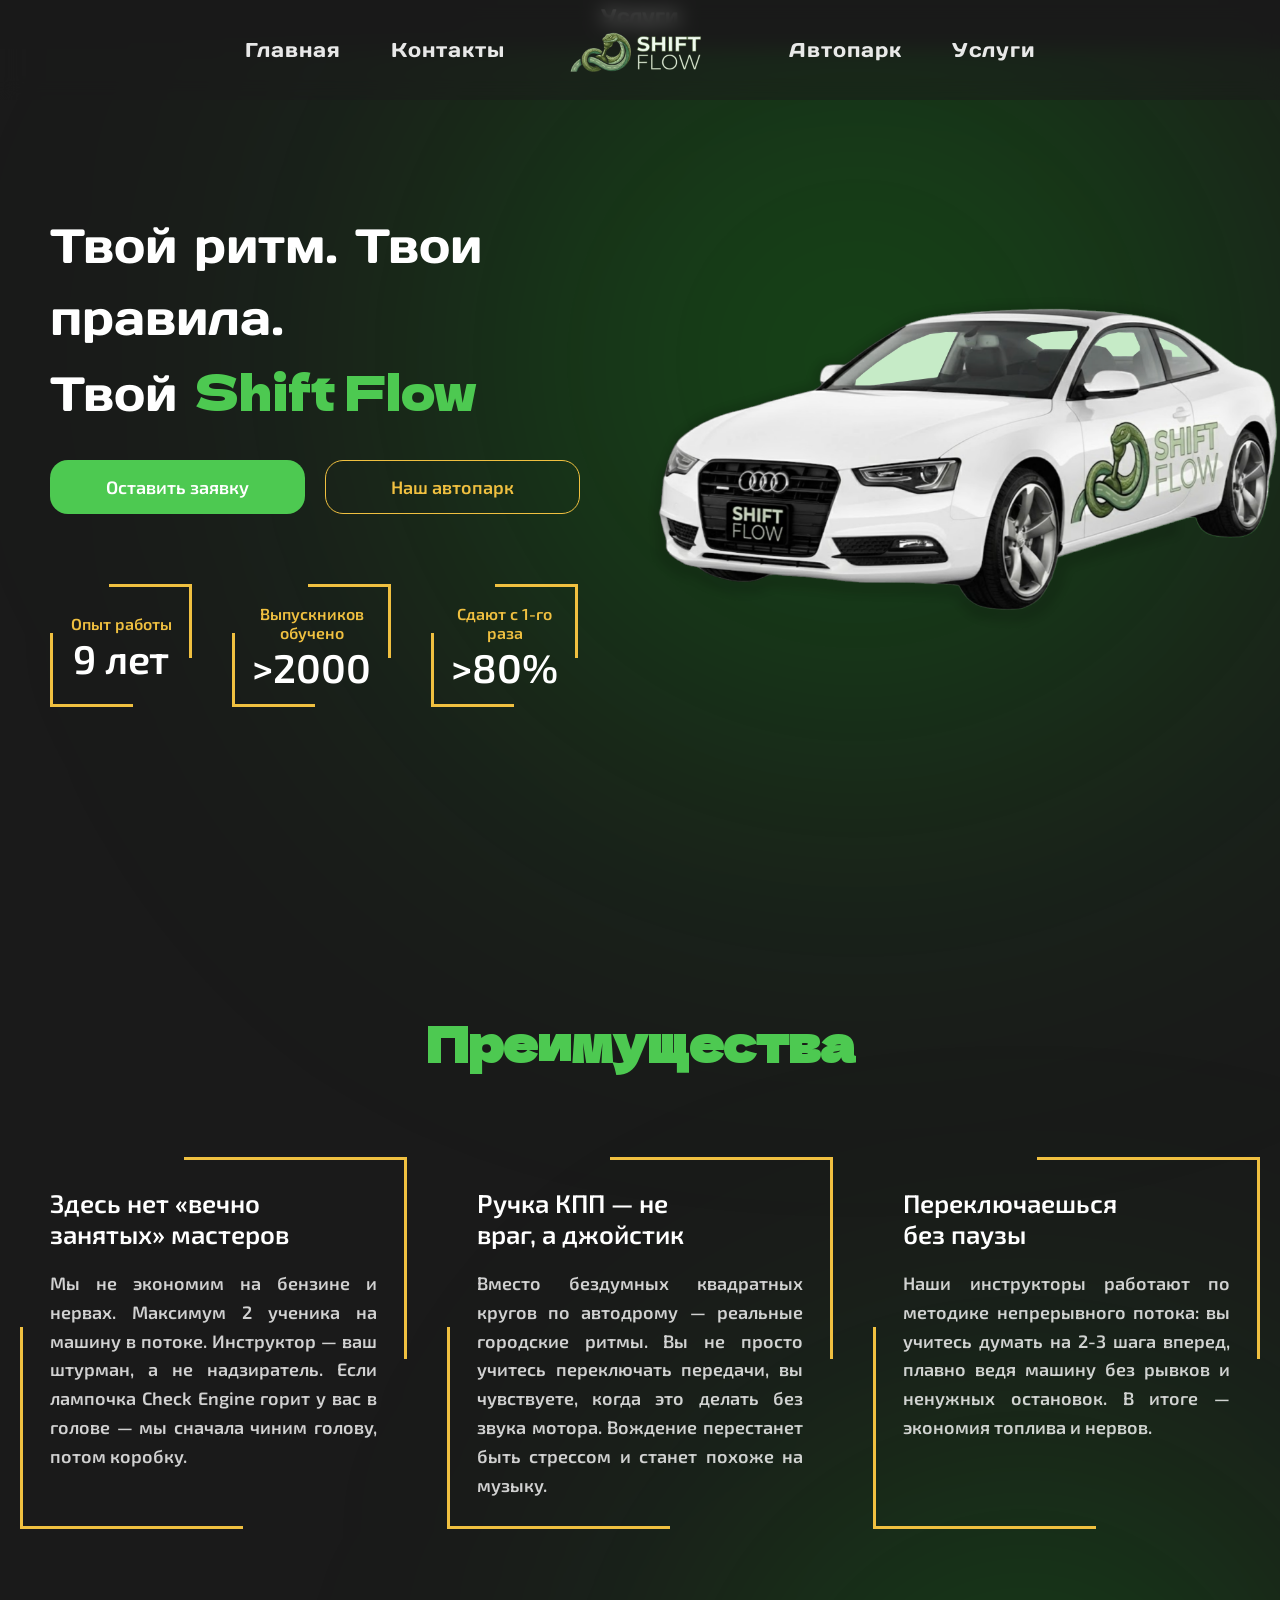
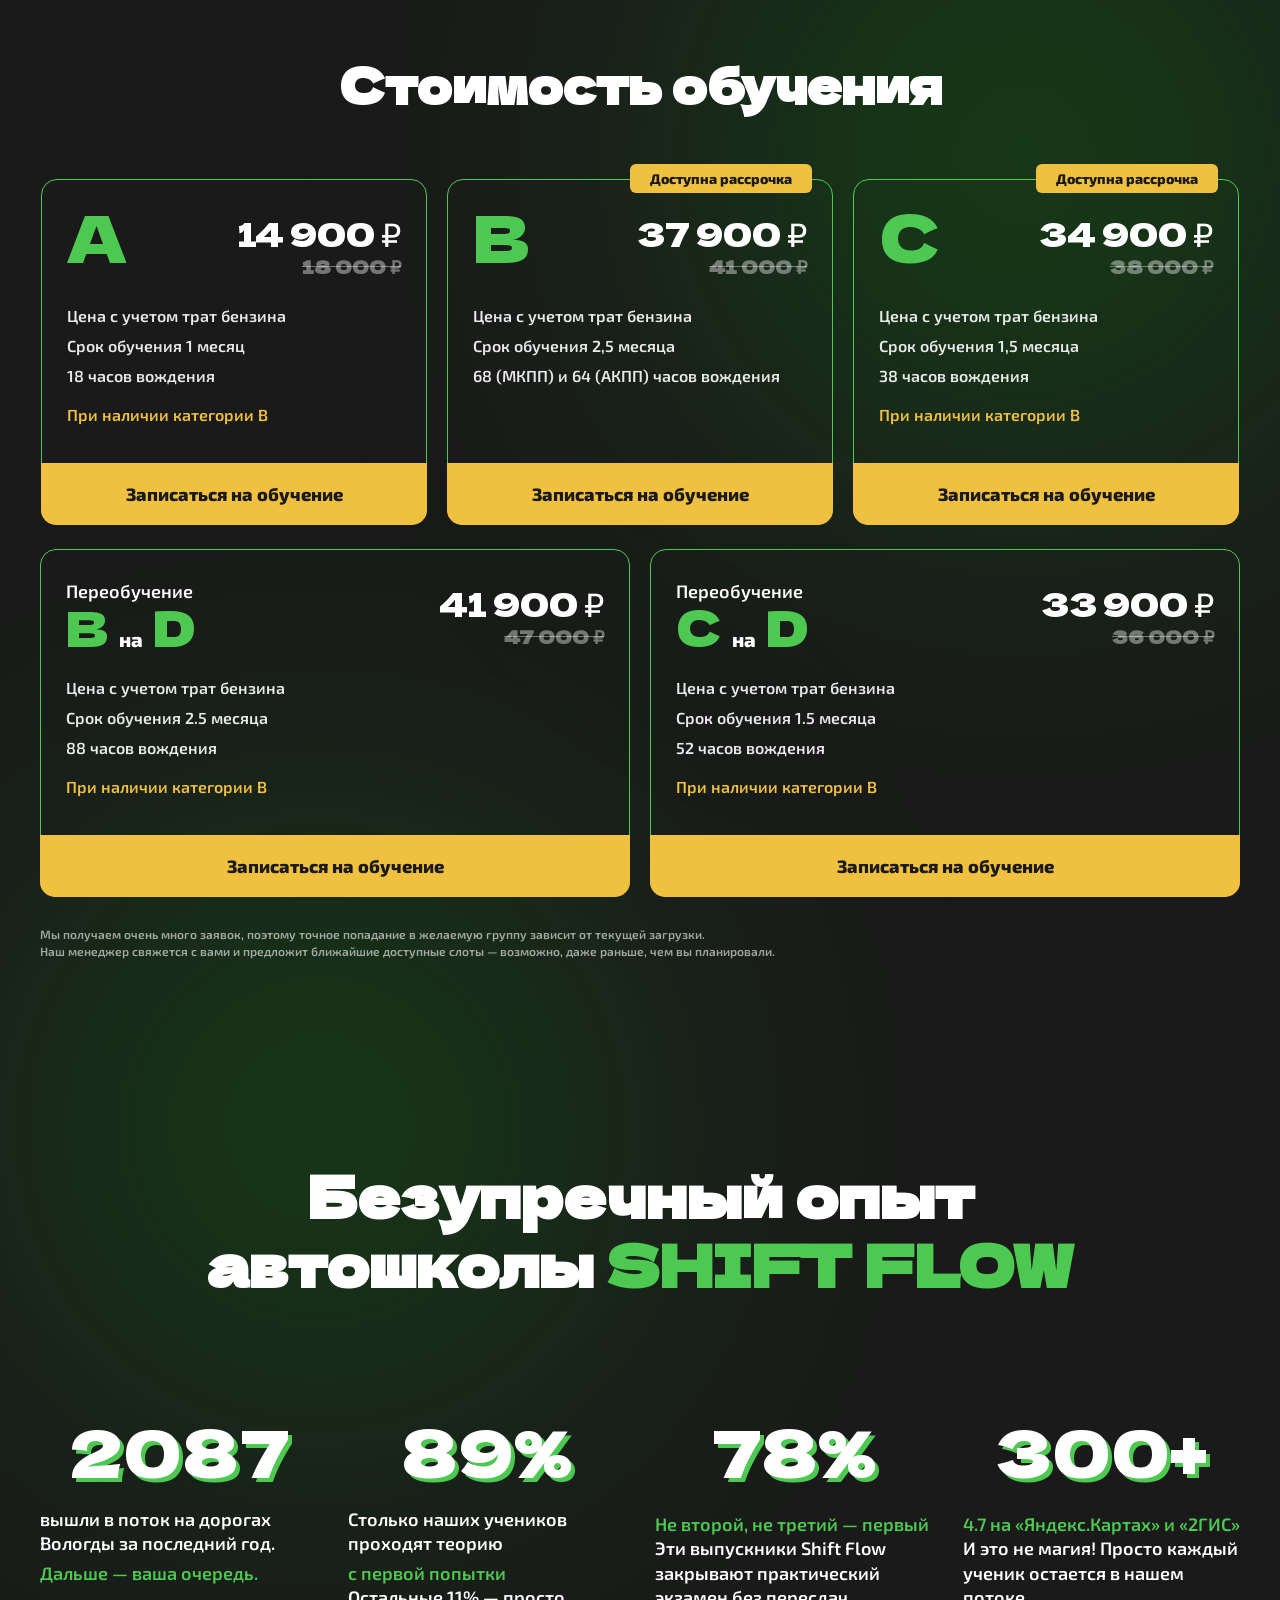
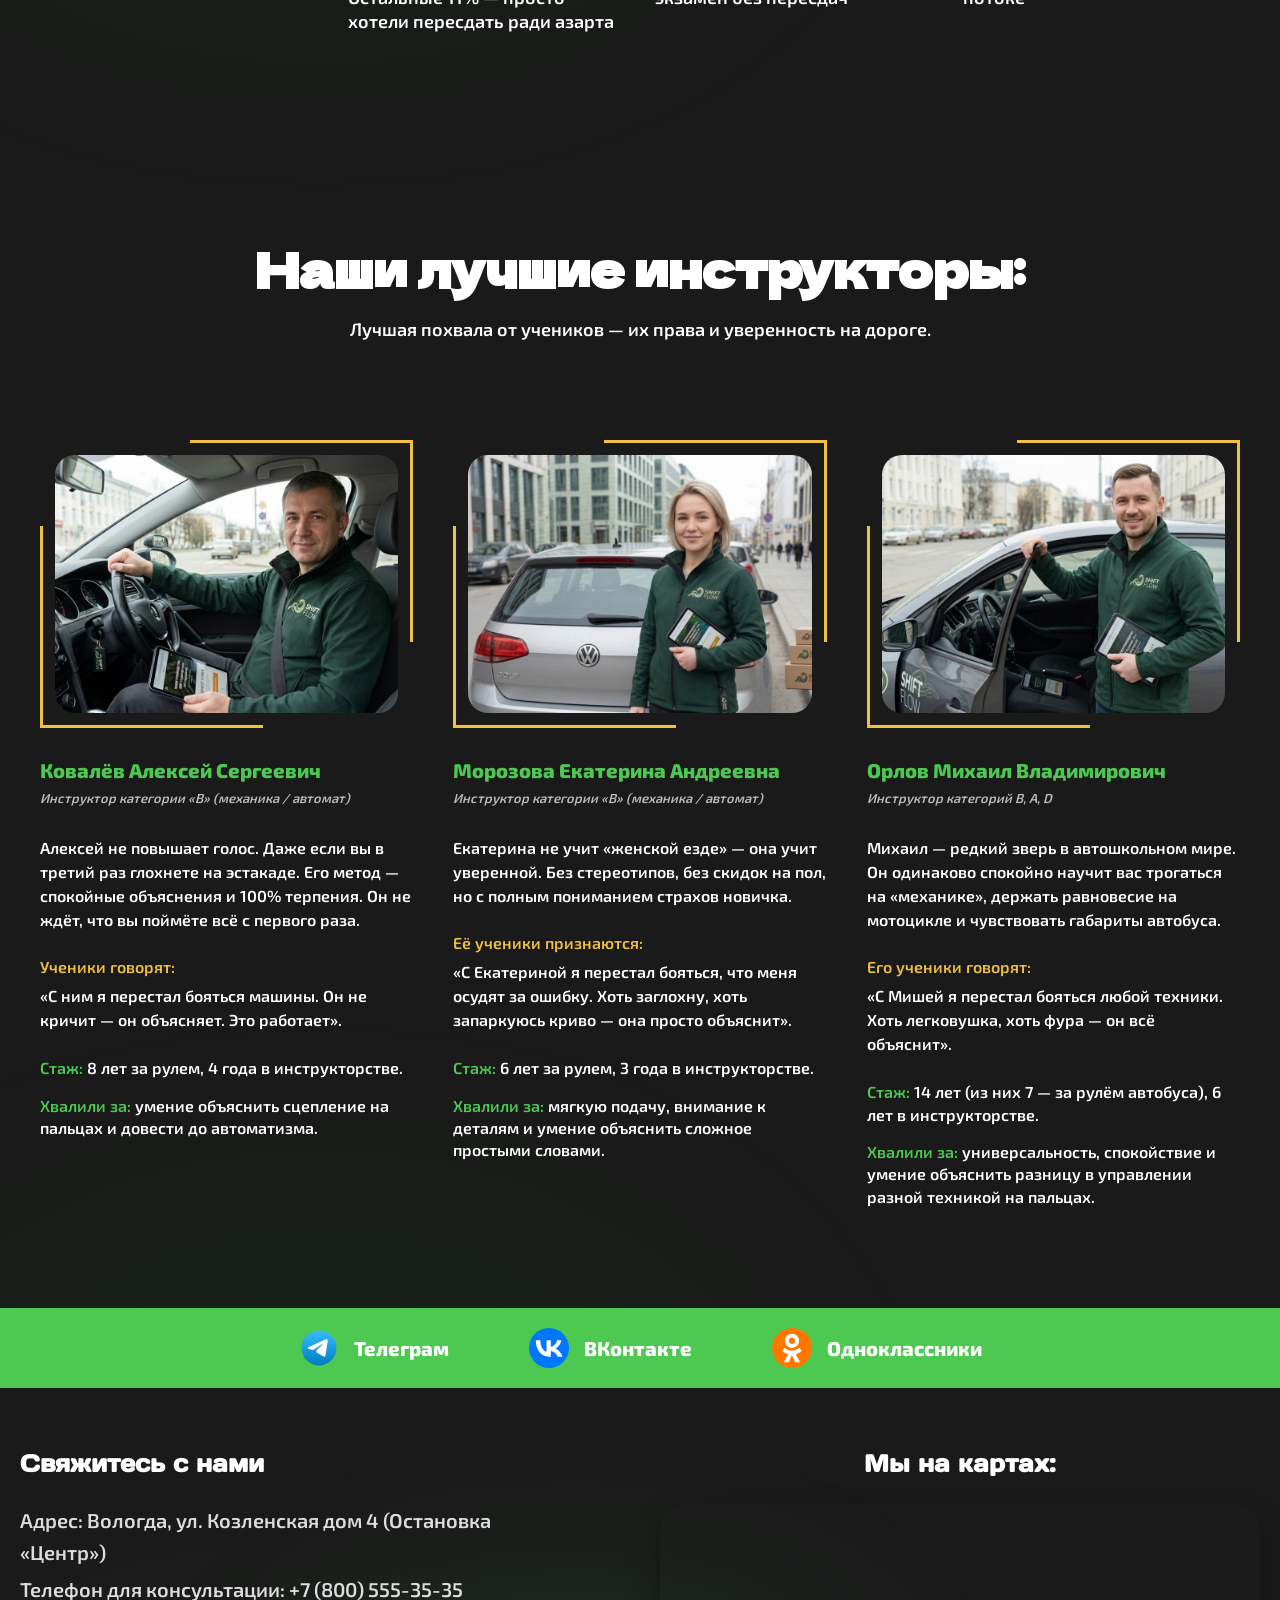
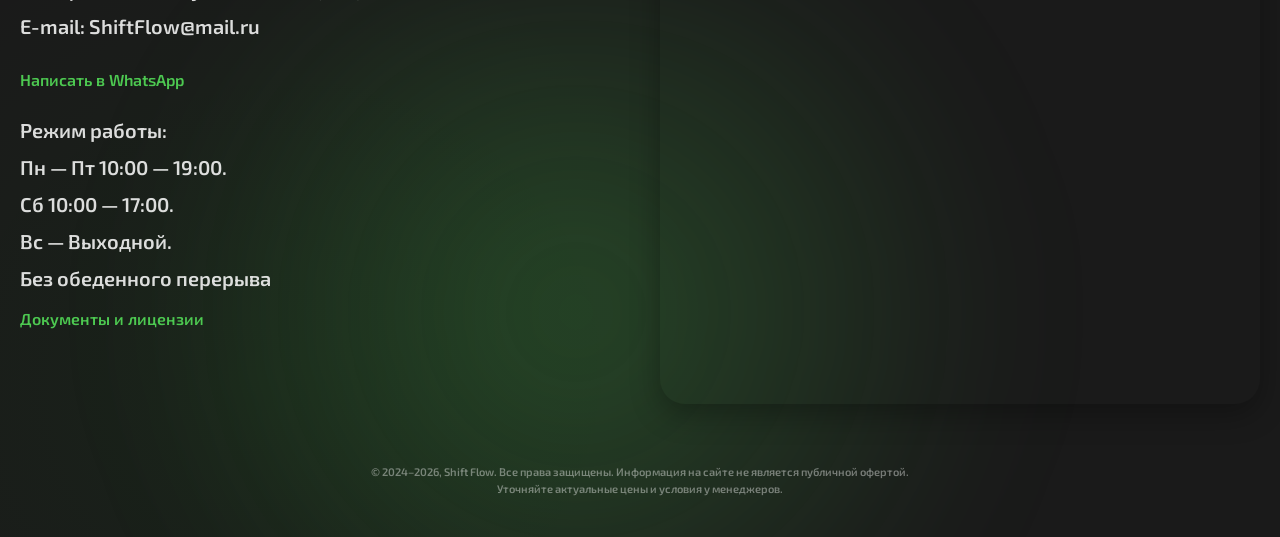
==== index.html @ fd3c5251 "Add files via upload" ====
<!DOCTYPE html>
<html lang="ru">
<head>
  <meta charset="UTF-8" />
  <meta name="viewport" content="width=device-width, initial-scale=1.0, viewport-fit=cover" />
  <title>Главная страница - Shift Flow</title>
  <link rel="stylesheet" href="./Css/style.css" />
  <link rel="icon" href="./images/car-icon.svg" type="image/x-icon" />
</head>
<body>
  <!-- декоративные свечения -->
  <div class="glow-effect-right-bottom"></div>
  <div class="glow-effect-right-bottom-1"></div>
  <div class="glow-effect-left-bottom"></div>
  <div class="glow-effect-left-bottom-1"></div>

  <!-- Шапка (как в general.html) -->
  <header class="header">
    <div class="container">
      <nav class="nav-left desktop-nav">
        <a href="./index.html">Главная</a>
        <a href="#contact">Контакты</a>
      </nav>
      <div class="logo">
        <a href="./index.html"><img src="./images/logotip.png" alt="Shift Flow" /></a>
      </div>
      <nav class="nav-right desktop-nav">
        <a href="./general.html#carpark">Автопарк</a>
        <a href="./general.html#services">Услуги</a>   <!-- исправлено: servicesl → services -->
      </nav>
      <button class="burger-btn" id="burgerBtn">Меню</button>
    </div>
  </header>

  <!-- Мобильное меню (такое же, как в general) -->
  <div class="mobile-nav" id="mobileNav">
    <a href="./index.html">Главная</a>
    <a href="#contact">Контакты</a>
    <a href="./general.html#carpark">Автопарк</a>
    <a href="./general.html#services">Услуги</a>
  </div>

  <!-- Баннер -->
  <section class="banner">
    <div class="banner-container">
      <div class="banner-content">
        <h1 class="banner-title">
          Твой ритм. Твои правила.<br />
          Твой <span class="highlight">Shift Flow</span>
        </h1>
        <div class="banner-buttons">
          <a href="#" class="btn btn-primary btn-open-modal">Оставить заявку</a>
          <a href="./general.html#carpark" class="btn btn-secondary">Наш автопарк</a>
        </div>
        <div class="counters">
          <div class="counter-item">
            <div class="counter-label">Опыт работы</div>
            <div class="counter-value">9 лет</div>
          </div>
          <div class="counter-item">
            <div class="counter-label">Выпускников<br />обучено</div>
            <div class="counter-value">>2000</div>
          </div>
          <div class="counter-item">
            <div class="counter-label">Сдают с 1-го<br />раза</div>
            <div class="counter-value">>80%</div>
          </div>
        </div>
      </div>
      <div class="banner-image-wrapper">
        <img src="./images/Car-banner.png" alt="Белая Audi A5 Drift Flow" class="banner-car" />
      </div>
    </div>
  </section>

  <!-- Преимущества -->
  <section class="advantages">
    <div class="container advantages-container">
      <h2 class="advantages-main-title">Преимущества</h2>
      <div class="advantages-grid">
        <div class="advantage-card">
          <h3 class="advantage-title">Здесь нет «вечно<br />занятых» мастеров</h3>
          <p class="advantage-text">Мы не экономим на бензине и нервах. Максимум 2 ученика на машину в потоке. Инструктор — ваш штурман, а не надзиратель. Если лампочка Check Engine горит у вас в голове — мы сначала чиним голову, потом коробку.</p>
        </div>
        <div class="advantage-card">
          <h3 class="advantage-title">Ручка КПП — не<br />враг, а джойстик</h3>
          <p class="advantage-text">Вместо бездумных квадратных кругов по автодрому — реальные городские ритмы. Вы не просто учитесь переключать передачи, вы чувствуете, когда это делать без звука мотора. Вождение перестанет быть стрессом и станет похоже на музыку.</p>
        </div>
        <div class="advantage-card">
          <h3 class="advantage-title">Переключаешься<br />без паузы</h3>
          <p class="advantage-text">Наши инструкторы работают по методике непрерывного потока: вы учитесь думать на 2-3 шага вперед, плавно ведя машину без рывков и ненужных остановок. В итоге — экономия топлива и нервов.</p>
        </div>
      </div>
    </div>
  </section>

  <!-- Стоимость обучения -->
  <section class="pricing-section">
    <h2 class="main-title">Стоимость обучения</h2>
    <div class="pricing-wrapper">
      <div class="pricing-row top-row">
        <div class="card">
          <div class="card-content">
            <div class="header-row">
              <span class="category-letter">A</span>
              <div class="price-block">
                <div class="current-price">14 900 ₽</div>
                <div class="old-price">18 000 ₽</div>
              </div>
            </div>
            <ul class="features">
              <li>Цена с учетом трат бензина</li>
              <li>Срок обучения 1 месяц</li>
              <li>18 часов вождения</li>
              <li class="highlight">При наличии категории B</li>
            </ul>
          </div>
          <button class="btn-card btn-open-modal">Записаться на обучение</button>
        </div>
        <div class="card">
          <div class="badge">Доступна рассрочка</div>
          <div class="card-content">
            <div class="header-row">
              <span class="category-letter">B</span>
              <div class="price-block">
                <div class="current-price">37 900 ₽</div>
                <div class="old-price">41 000 ₽</div>
              </div>
            </div>
            <ul class="features">
              <li>Цена с учетом трат бензина</li>
              <li>Срок обучения 2,5 месяца</li>
              <li>68 (МКПП) и 64 (АКПП) часов вождения</li>
            </ul>
          </div>
          <button class="btn-card btn-open-modal">Записаться на обучение</button>
        </div>
        <div class="card">
          <div class="badge">Доступна рассрочка</div>
          <div class="card-content">
            <div class="header-row">
              <span class="category-letter">C</span>
              <div class="price-block">
                <div class="current-price">34 900 ₽</div>
                <div class="old-price">38 000 ₽</div>
              </div>
            </div>
            <ul class="features">
              <li>Цена с учетом трат бензина</li>
              <li>Срок обучения 1,5 месяца</li>
              <li>38 часов вождения</li>
              <li class="highlight">При наличии категории B</li>
            </ul>
          </div>
          <button class="btn-card btn-open-modal">Записаться на обучение</button>
        </div>
      </div>
      <div class="pricing-row bottom-row">
        <div class="card wide-card">
          <div class="card-content">
            <div class="header-row">
              <div class="retraining-title">
                <span class="retraining-label">Переобучение</span>
                <div class="retraining-letters">
                  <span class="category-letter">B</span>
                  <span class="retraining-mid">на</span>
                  <span class="category-letter">D</span>
                </div>
              </div>
              <div class="price-block">
                <div class="current-price">41 900 ₽</div>
                <div class="old-price">47 000 ₽</div>
              </div>
            </div>
            <ul class="features">
              <li>Цена с учетом трат бензина</li>
              <li>Срок обучения 2.5 месяца</li>
              <li>88 часов вождения</li>
              <li class="highlight">При наличии категории B</li>
            </ul>
          </div>
          <button class="btn-card btn-open-modal">Записаться на обучение</button>
        </div>
        <div class="card wide-card">
          <div class="card-content">
            <div class="header-row">
              <div class="retraining-title">
                <span class="retraining-label">Переобучение</span>
                <div class="retraining-letters">
                  <span class="category-letter">C</span>
                  <span class="retraining-mid">на</span>
                  <span class="category-letter">D</span>
                </div>
              </div>
              <div class="price-block">
                <div class="current-price">33 900 ₽</div>
                <div class="old-price">36 000 ₽</div>
              </div>
            </div>
            <ul class="features">
              <li>Цена с учетом трат бензина</li>
              <li>Срок обучения 1.5 месяца</li>
              <li>52 часов вождения</li>
              <li class="highlight">При наличии категории B</li>
            </ul>
          </div>
          <button class="btn-card btn-open-modal">Записаться на обучение</button>
        </div>
      </div>
      <p class="pricing-footnote">Мы получаем очень много заявок, поэтому точное попадание в желаемую группу зависит от текущей загрузки.<br />Наш менеджер свяжется с вами и предложит ближайшие доступные слоты — возможно, даже раньше, чем вы планировали.</p>
    </div>
  </section>

  <!-- Блок безупречного опыта -->
  <section class="stats-section">
    <div class="container stats-container">
      <h2 class="stats-main-title">Безупречный опыт<br />автошколы <span class="highlight">SHIFT FLOW</span></h2>
      <div class="stats-grid">
        <div class="stat-item">
          <div class="stat-number" data-text="2087">2087</div>
          <p class="stat-description">вышли в поток на дорогах Вологды за последний год. <span class="green-text">Дальше — ваша очередь.</span></p>
        </div>
        <div class="stat-item">
          <div class="stat-number" data-text="89%">89%</div>
          <p class="stat-description">Столько наших учеников проходят теорию <span class="green-text">с первой попытки</span> Остальные 11% — просто хотели пересдать ради азарта</p>
        </div>
        <div class="stat-item">
          <div class="stat-number" data-text="78%">78%</div>
          <p class="stat-description"><span class="green-text">Не второй, не третий — первый</span> Эти выпускники Shift Flow закрывают практический экзамен без пересдач</p>
        </div>
        <div class="stat-item">
          <div class="stat-number" data-text="300+">300+</div>
          <p class="stat-description"><span class="green-text">4.7 на «Яндекс.Картах» и «2ГИС»</span> И это не магия! Просто каждый ученик остается в нашем потоке</p>
        </div>
      </div>
    </div>
  </section>

  <!-- Блок инструкторов -->
  <section class="instructors-section">
    <div class="container instructors-container">
      <div class="instructors-header">
        <h2 class="main-title">Наши лучшие инструкторы:</h2>
        <p class="instructors-subtitle">Лучшая похвала от учеников — их права и уверенность на дороге.</p>
      </div>
      <div class="instructors-grid" id="instructorsGrid">
        <div class="instructor-card">
          <div class="instructor-image-wrapper">
            <img src="./images/Kovalev-instructor.png" alt="Ковалёв Алексей Сергеевич">
          </div>
          <div class="instructor-info">
            <h3 class="instructor-name">Ковалёв Алексей Сергеевич</h3>
            <p class="instructor-category">Инструктор категории «В» (механика / автомат)</p>
            <p class="instructor-desc">Алексей не повышает голос. Даже если вы в третий раз глохнете на эстакаде. Его метод — спокойные объяснения и 100% терпения. Он не ждёт, что вы поймёте всё с первого раза.</p>
            <p class="instructor-feedback-title">Ученики говорят:</p>
            <p class="instructor-quote">«С ним я перестал бояться машины. Он не кричит — он объясняет. Это работает».</p>
            <div class="instructor-stats">
              <p><span class="green-text">Стаж:</span> 8 лет за рулем, 4 года в инструкторстве.</p>
              <p><span class="green-text">Хвалили за:</span> умение объяснить сцепление на пальцах и довести до автоматизма.</p>
            </div>
          </div>
        </div>
        <div class="instructor-card">
          <div class="instructor-image-wrapper">
            <img src="./images/Morozova-instructor.png" alt="Морозова Екатерина Андреевна">
          </div>
          <div class="instructor-info">
            <h3 class="instructor-name">Морозова Екатерина Андреевна</h3>
            <p class="instructor-category">Инструктор категории «В» (механика / автомат)</p>
            <p class="instructor-desc">Екатерина не учит «женской езде» — она учит уверенной. Без стереотипов, без скидок на пол, но с полным пониманием страхов новичка.</p>
            <p class="instructor-feedback-title">Её ученики признаются:</p>
            <p class="instructor-quote">«С Екатериной я перестал бояться, что меня осудят за ошибку. Хоть заглохну, хоть запаркуюсь криво — она просто объяснит».</p>
            <div class="instructor-stats">
              <p><span class="green-text">Стаж:</span> 6 лет за рулем, 3 года в инструкторстве.</p>
              <p><span class="green-text">Хвалили за:</span> мягкую подачу, внимание к деталям и умение объяснить сложное простыми словами.</p>
            </div>
          </div>
        </div>
        <div class="instructor-card" id="thirdInstructorCard">
          <div class="instructor-image-wrapper">
            <img src="./images/Orlov-instructor.png" alt="Орлов Михаил Владимирович">
          </div>
          <div class="instructor-info">
            <h3 class="instructor-name">Орлов Михаил Владимирович</h3>
            <p class="instructor-category">Инструктор категорий B, A, D</p>
            <p class="instructor-desc">Михаил — редкий зверь в автошкольном мире. Он одинаково спокойно научит вас трогаться на «механике», держать равновесие на мотоцикле и чувствовать габариты автобуса.</p>
            <p class="instructor-feedback-title">Его ученики говорят:</p>
            <p class="instructor-quote">«С Мишей я перестал бояться любой техники. Хоть легковушка, хоть фура — он всё объяснит».</p>
            <div class="instructor-stats">
              <p><span class="green-text">Стаж:</span> 14 лет (из них 7 — за рулём автобуса), 6 лет в инструкторстве.</p>
              <p><span class="green-text">Хвалили за:</span> универсальность, спокойствие и умение объяснить разницу в управлении разной техникой на пальцах.</p>
            </div>
          </div>
        </div>
      </div>
      <div style="text-align: center;" id="loadMoreWrapper">
        <button class="btn-load-more" id="loadMoreBtn">Загрузить еще</button>
      </div>
    </div>
  </section>

  <!-- Модальное окно -->
  <div class="modal-overlay" id="enrollModal">
    <div class="modal-box" id="modalFormBox">
      <button class="modal-close-btn" id="closeFormBtn">
        <svg width="24" height="24" viewBox="0 0 24 24" fill="none" xmlns="http://www.w3.org/2000/svg">
          <path d="M18 6L6 18M6 6L18 18" stroke="var(--amber-color)" stroke-width="3" stroke-linecap="round" stroke-linejoin="round"/>
        </svg>
      </button>
      <h3 class="modal-title">Записаться на обучение</h3>
      <form id="enrollmentForm" novalidate>
        <input type="text" class="modal-input" placeholder="*Ваше ФИО" required>
        <input type="tel" id="phoneInput" class="modal-input" placeholder="*Ваш номер телефона" required>
        <div class="select-wrapper">
          <select class="modal-input custom-select" required>
            <option value="" disabled selected hidden>*Категория обучения</option>
            <option value="A">A</option>
            <option value="B">B</option>
            <option value="D">D</option>
            <option value="B на C">B на C</option>
            <option value="C на D">C на D</option>
          </select>
        </div>
        <input type="text" class="modal-input" placeholder="*Когда готовы приступить к обучению?" required>
        <p class="modal-note">То что помечено * обязательно к заполнению</p>
        <div class="modal-footer">
          <label class="modal-checkbox-label">
            <input type="checkbox" id="policyCheckbox" required>
            <span class="custom-checkbox" id="customCheckmark"></span>
            <span class="checkbox-text">Я согласен(на) на обработку<br>персональных данных</span>
          </label>
          <button type="submit" class="modal-submit-btn">Отправить</button>
        </div>
      </form>
    </div>
    <div class="modal-box" id="modalSuccessBox" style="display: none;">
      <h3 class="modal-title">Благодарим за запись!</h3>
      <p class="modal-success-text">Наш менеджер свяжется с вами<br>в течение 30 минут.<br>Если через это время звонок не<br>поступит напишите нам в<br>телеграм - <a href="https://t.me/shiftflow" target="_blank" class="modal-link">t.me/shiftflow</a> или<br>позвоните на номер<br><a href="tel:+88005553535" class="modal-link">+8(800)555-35-35</a></p>
      <div class="modal-success-footer">
        <button class="modal-submit-btn" id="closeSuccessBtn">Закрыть</button>
      </div>
    </div>
  </div>

  <!-- Подвал -->
  <footer class="footer-section">
    <div class="glow-effect-footer"></div>
    <div class="footer-socials">
      <div class="container socials-container">
        <a href="#" class="social-link">
          <img src="./images/telegram-logo.svg" alt="Телеграм" class="social-icon">
          <span>Телеграм</span>
        </a>
        <a href="#" class="social-link">
          <img src="./images/vk-logo.svg" alt="ВКонтакте" class="social-icon">
          <span>ВКонтакте</span>
        </a>
        <a href="#" class="social-link">
          <img src="./images/ok-logo.svg" alt="Одноклассники" class="social-icon">
          <span>Одноклассники</span>
        </a>
      </div>
    </div>
    <div class="footer-main">
      <div class="container footer-container">
        <div class="footer-contacts" id="contact">
          <h3 class="footer-title">Свяжитесь с нами</h3>
          <div class="contact-info">
            <p>Адрес: Вологда, ул. Козленская дом 4 (Остановка «Центр»)</p>
            <p>Телефон для консультации: +7 (800) 555-35-35</p>
            <p>E-mail: ShiftFlow@mail.ru</p>
          </div>
          <a href="https://www.whatsapp.com/" class="footer-link-green">Написать в WhatsApp</a>
          <div class="schedule-info">
            <p>Режим работы:</p>
            <p>Пн — Пт 10:00 — 19:00.</p>
            <p>Сб 10:00 — 17:00.</p>
            <p>Вс — Выходной.</p>
            <p>Без обеденного перерыва</p>
          </div>
          <a href="#" class="footer-link-green">Документы и лицензии</a>
        </div>
        <div class="footer-map-section">
          <h3 class="footer-title map-title">Мы на картах:</h3>
          <div class="map-wrapper">
            <iframe 
              src="https://yandex.ru/map-widget/v1/?ll=39.884501%2C59.219808&mode=search&ol=geo&ouri=ymapsbm1%3A%2F%2Fgeo%3Fdata%3DCgg1MzE0NzM5MRJK0KDQvtGB0YHQuNGPLCDQktC-0LvQvtCz0LTQsCwg0JrQvtC30LvQtdC90YHQutCw0Y8g0YPQu9C40YbQsCwgNNC60JIiCg2cajpCFVw3X0I%2C&z=17" 
              width="100%" 
              height="100%" 
              frameborder="0" 
              allowfullscreen="true" 
              style="position:relative;">
            </iframe>
          </div>
        </div>
      </div>
      <div class="container footer-bottom-container">
        <p class="footer-copyright">
          © 2024–2026, Shift Flow. Все права защищены. Информация на сайте не является публичной офертой.<br>
          Уточняйте актуальные цены и условия у менеджеров.
        </p>
      </div>
    </div>
  </footer>

  <script>
    document.addEventListener('DOMContentLoaded', () => {
      // ========== БУРГЕР-МЕНЮ ==========
      const burgerBtn = document.getElementById('burgerBtn');
      const mobileNav = document.getElementById('mobileNav');
      const body = document.body;
      if (burgerBtn && mobileNav) {
        burgerBtn.addEventListener('click', (e) => {
          e.stopPropagation();
          mobileNav.classList.toggle('open');
          burgerBtn.classList.toggle('active');
          body.classList.toggle('menu-open');
          burgerBtn.textContent = mobileNav.classList.contains('open') ? '✕' : 'Меню';
        });
        const navLinks = mobileNav.querySelectorAll('a');
        navLinks.forEach(link => {
          link.addEventListener('click', () => {
            mobileNav.classList.remove('open');
            burgerBtn.classList.remove('active');
            body.classList.remove('menu-open');
            burgerBtn.textContent = 'Меню';
          });
        });
        document.addEventListener('click', (e) => {
          if (mobileNav.classList.contains('open') && 
              !mobileNav.contains(e.target) && 
              !burgerBtn.contains(e.target)) {
            mobileNav.classList.remove('open');
            burgerBtn.classList.remove('active');
            body.classList.remove('menu-open');
            burgerBtn.textContent = 'Меню';
          }
        });
      }

      // ========== МОДАЛЬНОЕ ОКНО ==========
      const modalOverlay = document.getElementById('enrollModal');
      const modalFormBox = document.getElementById('modalFormBox');
      const modalSuccessBox = document.getElementById('modalSuccessBox');
      const form = document.getElementById('enrollmentForm');
      const openButtons = document.querySelectorAll('.btn-open-modal');
      const closeFormBtn = document.getElementById('closeFormBtn');
      const closeSuccessBtn = document.getElementById('closeSuccessBtn');
      const phoneInput = document.getElementById('phoneInput');
      const policyCheckbox = document.getElementById('policyCheckbox');
      const customCheckmark = document.getElementById('customCheckmark');

      if (phoneInput) {
        phoneInput.addEventListener('input', function (e) {
          let val = e.target.value.replace(/\D/g, '');
          if (val === '') {
            e.target.value = '';
            return;
          }
          if (val[0] === '7' || val[0] === '8') val = '7' + val.substring(1);
          else val = '7' + val;
          e.target.value = '+' + val.substring(0, 11);
        });
        phoneInput.addEventListener('focus', function (e) {
          if (e.target.value === '') e.target.value = '+7';
        });
      }

      if (policyCheckbox && customCheckmark) {
        policyCheckbox.addEventListener('change', () => {
          if (policyCheckbox.checked) customCheckmark.classList.remove('error-checkbox');
        });
      }

      openButtons.forEach(btn => {
        btn.addEventListener('click', (e) => {
          e.preventDefault();
          modalOverlay.classList.add('active');
          modalFormBox.style.display = 'block';
          modalSuccessBox.style.display = 'none';
        });
      });

      if (closeFormBtn) closeFormBtn.addEventListener('click', () => modalOverlay.classList.remove('active'));
      if (closeSuccessBtn) closeSuccessBtn.addEventListener('click', () => modalOverlay.classList.remove('active'));
      if (modalOverlay) {
        modalOverlay.addEventListener('click', (e) => {
          if (e.target === modalOverlay) modalOverlay.classList.remove('active');
        });
      }

      if (form) {
        form.addEventListener('submit', (e) => {
          e.preventDefault();
          let isValid = true;
          if (policyCheckbox && !policyCheckbox.checked) {
            if (customCheckmark) customCheckmark.classList.add('error-checkbox');
            isValid = false;
          }
          if (phoneInput && phoneInput.value.length < 12) {
            phoneInput.style.borderColor = 'red';
            isValid = false;
          } else if (phoneInput) {
            phoneInput.style.borderColor = '';
          }
          if (isValid) {
            modalFormBox.style.display = 'none';
            modalSuccessBox.style.display = 'block';
            form.reset();
            if (customCheckmark) customCheckmark.classList.remove('error-checkbox');
            if (phoneInput) phoneInput.style.borderColor = '';
          }
        });
      }

      // ========== ЛОГИКА ТРЕТЬЕГО ИНСТРУКТОРА ==========
      const thirdCard = document.getElementById('thirdInstructorCard');
      const loadMoreBtn = document.getElementById('loadMoreBtn');
      const loadMoreWrapper = document.getElementById('loadMoreWrapper');

      function updateInstructorVisibility() {
        const isMobile = window.innerWidth <= 768;
        if (isMobile) {
          if (thirdCard && !thirdCard.classList.contains('hidden-on-mobile')) {
            thirdCard.classList.add('hidden-on-mobile');
          }
          if (loadMoreWrapper) loadMoreWrapper.style.display = 'block';
        } else {
          if (thirdCard && thirdCard.classList.contains('hidden-on-mobile')) {
            thirdCard.classList.remove('hidden-on-mobile');
          }
          if (loadMoreWrapper) loadMoreWrapper.style.display = 'none';
        }
      }

      updateInstructorVisibility();
      window.addEventListener('resize', updateInstructorVisibility);

      if (loadMoreBtn && thirdCard) {
        loadMoreBtn.addEventListener('click', (e) => {
          e.preventDefault();
          thirdCard.classList.remove('hidden-on-mobile');
          if (loadMoreWrapper) loadMoreWrapper.style.display = 'none';
        });
      }
    });
  </script>
</body>
</html>
---- Css/style.css ----
/* Сброс отступов и способа расчета размеров */
* {
  margin: 0;
  padding: 0;
  box-sizing: border-box;
}

/* Глобальные переменные с цветами */
:root {
  --amber-color: #f0c040;
  --green-color: #4dc951;
}

html {
    scroll-behavior: smooth;
}

/* Подключение шрифтов */
@font-face {
  font-family: "DelaGothicOne";
  src: url(../fonts/DelaGothicOne-Regular.ttf) format("truetype");
  font-style: normal;
  font-weight: normal;
}
@font-face {
  font-family: "Exo 2";
  src: url(../fonts/Exo2-ExtraBold.ttf) format("truetype");
  font-style: normal;
  font-weight: 800;
}
@font-face {
  font-family: "Exo 2";
  src: url(../fonts/Exo2-SemiBold.ttf) format("truetype");
  font-style: normal;
  font-weight: 600;
}
@font-face {
  font-family: "Days One";
  src: url(../fonts/DaysOne-Regular.ttf) format("truetype");
  font-style: normal;
  font-weight: normal;
}

/* Общий контейнер для центровки контента */
.container {
  max-width: 1400px;
  margin: 0 auto;
  padding: 0 20px;
  display: flex;
  justify-content: center;
  align-items: center;
  gap: 40px;
}

body {
  position: relative;
  padding-top: 90px;
  background-color: #1a1a1a;
  overflow-x: hidden;
}

/* Фиксированная шапка */
.header {
  position: fixed;
  top: 0;
  left: 0;
  width: 100%;
  z-index: 1000;
  background-color: rgba(26, 26, 26, 0.5);
  backdrop-filter: blur(10px);
  padding: 10px 0;
  display: flex;
  justify-content: center;
  align-items: center;
}

/* Правильное расположение элементов внутри шапки */
.header .container {
  justify-content: space-between;
}

/* Центрирование логотипа */
.logo {
  margin: 0 auto;
}

/* Декоративные свечения */
.glow-effect-right-bottom {
  position: absolute;
  top: -20vh;
  right: -17vw;
  width: 100vw;
  height: 120vh;
  background: radial-gradient(circle, rgba(9, 197, 15, 0.35) 0%, rgba(9, 197, 15, 0) 75%);
  filter: blur(12vw);
  z-index: 1;
  pointer-events: none;
}
.glow-effect-right-bottom-1 {
  position: absolute;
  top: 150vh;
  right: -15vw;
  width: 70vw;
  height: 90vh;
  background: radial-gradient(circle, rgba(9, 197, 15, 0.35) 0%, rgba(9, 197, 15, 0) 75%);
  filter: blur(12vw);
  z-index: 1;
  pointer-events: none;
}
.glow-effect-left-bottom {
  position: absolute;
  bottom: 10vh;
  left: -10vw;
  width: 70vw;
  height: 80vh;
  background: radial-gradient(circle, rgba(9, 197, 15, 0.35) 0%, rgba(9, 197, 15, 0) 70%);
  filter: blur(12vw);
  z-index: 1;
  pointer-events: none;
}
.glow-effect-left-bottom-1 {
  position: absolute;
  bottom: 250vh;
  left: -10vw;
  width: 70vw;
  height: 80vh;
  background: radial-gradient(circle, rgba(9, 197, 15, 0.35) 0%, rgba(9, 197, 15, 0) 70%);
  filter: blur(12vw);
  z-index: 1;
  pointer-events: none;
}
.glow-effect-footer {
  position: absolute;
  bottom: -15vh;
  left: 5vw;
  width: 80vw;
  height: 80vh;
  background: radial-gradient(circle, rgba(77, 201, 81, 0.25) 0%, rgba(77, 201, 81, 0) 70%);
  filter: blur(5vw);
  z-index: -1;
  pointer-events: none;
}

/* Навигация (десктоп) */
nav {
  display: flex;
  gap: 50px;
}
nav a {
  color: rgba(255, 255, 255, 0.9);
  text-decoration: none;
  font-family: "Days One";
  font-weight: normal;
  font-size: 20px;
  letter-spacing: 1px;
}
nav a:hover {
  color: var(--green-color);
}
.logo img {
  height: 80px;
  display: block;
}

/* Бургер-кнопка (скрыта на ПК) */
.burger-btn {
  display: none;
  background: transparent;
  border: 1px solid var(--amber-color);
  color: var(--amber-color);
  font-family: 'Exo 2', sans-serif;
  font-weight: 600;
  font-size: 16px;
  padding: 8px 20px;
  border-radius: 30px;
  cursor: pointer;
  transition: all 0.3s ease;
  position: relative;
  z-index: 1001;
}
.burger-btn:hover {
  background-color: var(--amber-color);
  color: #1A1A1A;
}
.mobile-nav {
  position: fixed;
  top: 90px;
  left: 0;
  width: 100%;
  background-color: rgba(26, 26, 26, 0.95);
  backdrop-filter: blur(10px);
  z-index: 999;
  display: flex;
  flex-direction: column;
  align-items: center;
  gap: 20px;
  padding: 20px;
  transform: translateY(-120%);
  transition: transform 0.3s ease;
}
.mobile-nav.open {
  transform: translateY(0);
}
.mobile-nav a {
  color: rgba(255, 255, 255, 0.9);
  text-decoration: none;
  font-family: "Days One";
  font-size: 20px;
}
.mobile-nav a:hover {
  color: var(--green-color);
}

/* Баннер */
.banner {
  position: relative;
  padding: 120px 0 300px 0;
  min-height: auto;
  display: flex;
  align-items: center;
  overflow-x: visible;
}
.banner-container {
  max-width: 1400px;
  margin: 0 auto;
  padding: 0 50px;
  display: flex;
  justify-content: space-between;
  align-items: center;
  width: 100%;
}
.banner-content {
  flex: 0 0 50%;
  color: rgba(255, 255, 255, 0.9);
  font-family: "Exo 2", sans-serif;
  z-index: 2;
}
.banner-title {
  font-family: "Days One", sans-serif;
  font-size: 48px;
  font-weight: 100;
  margin-bottom: 30px;
  line-height: 1.5;
  color: #ffffff;
}
.banner-title .highlight {
  color: var(--green-color);
  font-family: "DelaGothicOne";
}
.banner-buttons {
  display: flex;
  gap: 20px;
  margin-bottom: 70px;
}
.btn {
  padding: 15px 35px;
  font-size: 18px;
  font-weight: 600;
  text-decoration: none;
  border-radius: 8px;
  transition: all 0.3s ease;
}
.btn-primary {
  width: 255px;
  height: 54px;
  background-color: var(--green-color);
  color: #ffffff;
  border-radius: 18px;
  display: flex;
  justify-content: center;
  align-items: center;
  cursor: pointer;
}
.btn-primary:hover {
  transform: translateY(-2px);
}
.btn-secondary {
  width: 255px;
  height: 54px;
  border-radius: 18px;
  display: flex;
  justify-content: center;
  align-items: center;
  background-color: transparent;
  border: 1px solid var(--amber-color);
  color: var(--amber-color);
  cursor: pointer;
}
.btn-secondary:hover {
  background-color: var(--amber-color);
  color: #1a1a1a;
}
.banner-image-wrapper {
  flex: 0 0 50%;
  position: relative;
  display: flex;
  justify-content: flex-end;
  align-items: center;
  overflow: visible;
}
.banner-car {
  max-width: 110%;
  position: relative;
  z-index: 2;
  transform: translateX(50px);
}
.counters {
  display: flex;
  gap: 40px;
}
.counter-item {
  position: relative;
  padding: 20px;
  min-width: 142px;
  display: flex;
  flex-direction: column;
  justify-content: center;
}
.counter-item::before {
  content: "";
  position: absolute;
  top: 0;
  right: 0;
  width: 80px;
  height: 71.4px;
  border-top: 3px solid var(--amber-color);
  border-right: 3px solid var(--amber-color);
}
.counter-item::after {
  content: "";
  position: absolute;
  bottom: 0;
  left: 0;
  width: 80px;
  height: 71.4px;
  border-bottom: 3px solid var(--amber-color);
  border-left: 3px solid var(--amber-color);
}
.counter-label {
  font-size: 16px;
  color: var(--amber-color);
  font-family: "Exo 2", sans-serif;
  font-weight: 600;
  margin-bottom: 5px;
  text-align: center;
  max-width: 120px;
  margin-left: auto;
  margin-right: auto;
}
.counter-value {
  font-size: 40px;
  font-family: "Exo 2", sans-serif;
  font-weight: 600;
  color: #ffffff;
  line-height: 1;
  text-align: center;
}

/* Преимущества */
.advantages-container {
  position: relative;
  z-index: 10;
  display: flex;
  flex-direction: column;
  align-items: center;
  max-width: 1400px;
  margin: 0 auto;
}
.advantages-main-title {
  font-family: "DelaGothicOne", sans-serif;
  color: var(--green-color);
  font-size: 48px;
  margin-bottom: 20px;
  text-align: center;
  width: 100%;
}
.advantages-grid {
  display: grid;
  grid-template-columns: repeat(3, 1fr);
  gap: 40px;
  width: 100%;
}
.advantage-card {
  position: relative;
  padding: 50px 30px;
  min-height: 300px;
  display: flex;
  flex-direction: column;
}
.advantage-card::before {
  content: "";
  position: absolute;
  top: 20px;
  right: 0;
  width: 220px;
  height: 199px;
  border-top: 3px solid var(--amber-color);
  border-right: 3px solid var(--amber-color);
}
.advantage-card::after {
  content: "";
  position: absolute;
  bottom: 20px;
  left: 0;
  width: 220px;
  height: 199px;
  border-bottom: 3px solid var(--amber-color);
  border-left: 3px solid var(--amber-color);
}
.advantage-title {
  font-family: "Exo 2", sans-serif;
  font-weight: 600;
  font-size: clamp(24px, 2vw, 40px);
  color: #ffffff;
  margin-bottom: 20px;
}
.advantage-text {
  font-family: "Exo 2", sans-serif;
  font-weight: 600;
  font-size: 18px;
  color: rgba(255, 255, 255, 0.8);
  line-height: 1.6;
  text-align: justify;
}

/* Стоимость обучения */
.pricing-section {
  position: relative;
  z-index: 10;
  max-width: 1400px;
  margin: 0 auto;
  padding: 100px 20px;
  display: flex;
  flex-direction: column;
  align-items: center;
}
.pricing-section .main-title {
  font-family: "DelaGothicOne", sans-serif;
  color: #ffffff;
  font-size: 48px;
  text-align: center;
  margin-bottom: 60px;
}
.pricing-wrapper {
  width: 100%;
  max-width: 1200px;
  display: flex;
  flex-direction: column;
  gap: 24px;
}
.pricing-row {
  display: flex;
  gap: 20px;
  justify-content: center;
  flex-wrap: wrap;
}
.card {
  background-color: transparent;
  border: 1px solid var(--green-color);
  border-radius: 16px;
  display: flex;
  flex-direction: column;
  position: relative;
  color: white;
  font-family: "Exo 2", sans-serif;
  flex: 1 1 30%;
  min-width: 280px;
  max-width: 386px;
}
.bottom-row .wide-card {
  flex: 1 1 45%;
  max-width: 590px;
}
.badge {
  position: absolute;
  top: -16px;
  right: 20px;
  background-color: var(--amber-color);
  color: #1a1a1a;
  padding: 6px 20px;
  border-radius: 6px;
  font-weight: 800;
  font-size: 14px;
  z-index: 2;
}
.card-content {
  padding: 30px 25px;
  flex-grow: 1;
}
.header-row {
  display: flex;
  justify-content: space-between;
  align-items: flex-start;
  margin-bottom: 25px;
}
.category-letter {
  font-size: 64px;
  font-family: "DelaGothicOne";
  color: var(--green-color);
  line-height: 0.8;
}
.retraining-title {
  display: flex;
  flex-direction: column;
}
.retraining-label {
  font-size: 18px;
  font-weight: 600;
  margin-bottom: 5px;
}
.retraining-letters {
  display: flex;
  align-items: baseline;
  gap: 10px;
}
.retraining-letters .category-letter {
  font-size: 48px;
}
.retraining-mid {
  font-size: 20px;
  font-weight: 800;
}
.price-block {
  text-align: right;
}
.current-price {
  font-family: "DelaGothicOne";
  font-size: 32px;
  font-weight: normal;
}
.old-price {
  text-decoration: line-through;
  font-family: "DelaGothicOne";
  color: rgba(255, 255, 255, 0.4);
  font-size: 18px;
  font-weight: 600;
  margin-top: -3px;
}
.features {
  list-style: none;
  padding: 0;
  font-size: 16px;
  font-weight: normal;
  line-height: 1.5;
  color: rgba(255, 255, 255, 0.9);
}
.features li {
  margin-bottom: 6px;
}
.features .highlight {
  color: var(--amber-color);
  margin-top: 15px;
}
.btn-card {
  background-color: var(--amber-color);
  color: #1a1a1a;
  font-family: "Exo 2", sans-serif;
  font-weight: 800;
  font-size: 18px;
  border: none;
  padding: 20px;
  cursor: pointer;
  transition: background-color 0.3s ease;
  width: calc(100% + 2px);
  margin: 0 -1px -1px -1px;
  border-radius: 0 0 15px 15px;
}
.btn-card:hover {
  background-color: var(--amber-color);
}
.pricing-footnote {
  font-family: "Exo 2", sans-serif;
  font-size: 12px;
  font-weight: 600;
  color: rgba(255, 255, 255, 0.6);
  line-height: 1.4;
  margin-top: 5px;
  text-align: justify;
}

/* Статистика */
.stats-section {
  position: relative;
  z-index: 10;
  padding: 100px 20px;
}
.stats-container {
  flex-direction: column;
  text-align: center;
}
.stats-main-title {
  font-family: "DelaGothicOne", sans-serif;
  font-size: 58px;
  line-height: 1.19;
  color: #ffffff;
  margin-bottom: 80px;
}
.stats-main-title .highlight {
  color: var(--green-color);
}
.stats-grid {
  display: grid;
  grid-template-columns: repeat(4, 1fr);
  gap: 30px;
  width: 100%;
}
.stat-item {
  display: flex;
  flex-direction: column;
  align-items: center;
}
.stat-number {
  position: relative;
  font-family: "DelaGothicOne", sans-serif;
  font-size: 64px;
  color: #ffffff;
  line-height: 1;
  margin-bottom: 25px;
  z-index: 1;
}
.stat-number::after {
  content: attr(data-text);
  position: absolute;
  top: 4px;
  left: 4px;
  color: var(--green-color);
  z-index: -1;
}
.stat-description {
  font-family: "Exo 2", sans-serif;
  font-weight: 600;
  font-size: 18px;
  line-height: 1.35;
  color: #ffffff;
  max-width: 280px;
  text-align: left;
}
.stat-description .green-text {
  color: var(--green-color);
  display: block;
  margin-top: 5px;
}

/* Инструкторы */
.instructors-section {
  position: relative;
  z-index: 10;
  padding: 100px 20px;
  overflow: hidden;
}
.instructors-container {
  flex-direction: column;
}
.instructors-header {
  text-align: center;
  margin-bottom: 60px;
}
.instructors-header .main-title {
  font-family: 'DelaGothicOne', sans-serif;
  color: #FFFFFF;
  font-size: clamp(32px, 4vw, 48px);
  margin-bottom: 15px;
}
.instructors-subtitle {
  font-family: 'Exo 2', sans-serif;
  font-weight: 600;
  font-size: 18px;
  color: #FFFFFF;
}
.instructors-grid {
  display: grid;
  grid-template-columns: repeat(auto-fit, minmax(320px, 1fr));
  gap: 40px;
  width: 100%;
}
.instructor-card {
  display: flex;
  flex-direction: column;
}
.instructor-image-wrapper {
  position: relative;
  margin-bottom: 30px;
  padding: 15px;
  display: flex;
  justify-content: center;
}
.instructor-image-wrapper img {
  width: 100%;
  height: auto;
  display: block;
  object-fit: cover;
  border-radius: 20px;
}
.instructor-image-wrapper::before {
  content: "";
  position: absolute;
  top: 0;
  right: 0;
  width: 220px;
  height: 199px;
  border-top: 3px solid var(--amber-color);
  border-right: 3px solid var(--amber-color);
  z-index: 2;
  pointer-events: none;
}
.instructor-image-wrapper::after {
  content: "";
  position: absolute;
  bottom: 0;
  left: 0;
  width: 220px;
  height: 199px;
  border-bottom: 3px solid var(--amber-color);
  border-left: 3px solid var(--amber-color);
  z-index: 2;
  pointer-events: none;
}
.instructor-name {
  font-family: 'Exo 2', sans-serif;
  font-weight: 800;
  font-size: 20px;
  color: var(--green-color);
  margin-bottom: 8px;
}
.instructor-category {
  font-family: 'Exo 2', sans-serif;
  font-weight: 600;
  font-style: italic;
  font-size: 13px;
  color: rgba(255, 255, 255, 0.7);
  margin-bottom: 30px;
}
.instructor-desc,
.instructor-quote {
  font-family: 'Exo 2', sans-serif;
  font-weight: 600;
  font-size: 16px;
  color: #FFFFFF;
  line-height: 1.5;
  margin-bottom: 25px;
  text-align: left;
}
.instructor-feedback-title {
  font-family: 'Exo 2', sans-serif;
  font-weight: 600;
  font-size: 16px;
  color: var(--amber-color);
  margin-bottom: 8px;
}
.instructor-stats {
  margin-top: auto;
  display: flex;
  flex-direction: column;
  gap: 15px;
}
.instructor-stats p {
  font-family: 'Exo 2', sans-serif;
  font-weight: 600;
  font-size: 16px;
  color: #FFFFFF;
  line-height: 1.4;
}
.instructor-stats .green-text {
  color: var(--green-color);
}
.btn-load-more {
  background: transparent;
  border: 1px solid var(--amber-color);
  color: var(--amber-color);
  font-family: 'Exo 2', sans-serif;
  font-weight: 600;
  font-size: 16px;
  padding: 15px 50px;
  border-radius: 30px;
  cursor: pointer;
  transition: all 0.3s ease;
  margin-top: 30px;
}
.btn-load-more:hover {
  background-color: var(--amber-color);
  color: #1A1A1A;
}
.hidden-on-mobile {
  display: none;
}

/* Подвал */
.footer-section {
    position: relative;
    background-color: #1A1A1A;
    overflow: hidden; 
    z-index: 10;
}

/* Верхняя часть подвала с иконками соцсетей */
.footer-socials {
    background-color: var(--green-color);
    padding: 20px 0;
    width: 100%;
}

/* Контейнер для ссылок соцсетей */
.socials-container {
    display: flex;
    justify-content: center;
    gap: 80px; 
    flex-wrap: wrap; 
}

/* Одна ссылка на соцсеть */
.social-link {
    display: flex;
    align-items: center;
    gap: 15px;
    color: #FFFFFF;
    text-decoration: none;
    font-family: 'Exo 2', sans-serif;
    font-weight: 800;
    font-size: 20px;
    transition: transform 0.3s ease, opacity 0.3s ease;
}

/* Эффект при наведении на ссылку соцсети */
.social-link:hover {
    transform: translateY(-2px);
    opacity: 0.9;
}

/* Иконка соцсети */
.social-icon {
    width: 40px;
    height: 40px;
    border-radius: 50%;
}
.footer-main {
    padding: 60px 0 40px;
    background: radial-gradient(circle at 20% 80%, rgba(9, 197, 15, 0.05) 0%, transparent 40%);
}

/* Контейнер для контактов и карты внутри подвала */
.footer-container {
    display: flex;
    justify-content: space-between;
    align-items: flex-start;
    flex-wrap: wrap;
    gap: 40px;
}

/* Блок с контактной информацией */
.footer-contacts {
    flex: 1;
    min-width: 320px;
    max-width: 500px;
}

/* Заголовки в подвале (Свяжитесь с нами, Мы на картах) */
.footer-title {
    font-family: 'Days One', sans-serif;
    font-size: 24px;
    color: #FFFFFF;
    margin-bottom: 25px;
}

/* Текст контактов и режима работы */
.contact-info p, 
.schedule-info p {
    font-family: 'Exo 2', sans-serif;
    font-weight: 600;
    font-size: 20px;
    color: rgba(255, 255, 255, 0.85);
    line-height: 1.6;
    margin-bottom: 5px;
}

/* Отступ под контактной информацией */
.contact-info {
    margin-bottom: 28px;
}

/* Зелёные ссылки в подвале (WhatsApp, документы) */
.footer-link-green {
    display: block;
    font-family: 'Exo 2', sans-serif;
    font-weight: 600;
    font-size: 16px;
    color: var(--green-color);
    text-decoration: none;
    margin: 15px 0 25px 0;
    transition: opacity 0.3s ease;
}

/* Эффект при наведении на зелёные ссылки */
.footer-link-green:hover {
    opacity: 0.8;
}

/* Секция с картой */
.footer-map-section {
    flex: 1;
    min-width: 320px;
    max-width: 600px;
    display: flex;
    flex-direction: column;
}

/* Заголовок карты выравниваем по центру */
.map-title {
    text-align: center;
    width: 100%;
}

/* Обёртка для iframe карты */
.map-wrapper {
    width: 100%;
    height: 500px;
    border-radius: 25px;
    overflow: hidden;
    position: relative;
    box-shadow: 0 10px 30px rgba(0, 0, 0, 0.3);
}

/* Стили для самой карты (инвертированные цвета) */
.map-wrapper iframe {
    width: 100%;
    height: 100%;
    filter: invert(90%) hue-rotate(180deg) grayscale(20%) contrast(110%);
    transition: filter 0.3s ease;
}

/* При наведении карта становится цветной */
.map-wrapper:hover iframe {
    filter: none;
}

/* Нижний колонтитул с копирайтом */
.footer-bottom-container {
    margin-top: 60px;
    display: flex;
    justify-content: center;
}

/* Текст копирайта */
.footer-copyright {
    font-family: 'Exo 2', sans-serif;
    font-weight: 600;
    font-size: 11px;
    color: rgba(255, 255, 255, 0.4);
    text-align: center;
    line-height: 1.5;
}

/* Модальное окно */
.modal-overlay {
  position: fixed;
  top: 0;
  left: 0;
  width: 100%;
  height: 100%;
  background-color: rgba(26, 26, 26, 0.85);
  backdrop-filter: blur(8px);
  z-index: 2000;
  display: flex;
  justify-content: center;
  align-items: center;
  opacity: 0;
  visibility: hidden;
  transition: all 0.3s ease;
}
.modal-overlay.active {
  opacity: 1;
  visibility: visible;
}
.modal-box {
  background-color: #1A1A1A;
  border: 1px solid var(--green-color);
  border-radius: 16px;
  padding: 40px;
  width: 90%;
  max-width: 500px;
  position: relative;
  box-shadow: 0 0 20px rgba(77, 201, 81, 0.15);
  margin: 0 auto;
}
.modal-close-btn {
  position: absolute;
  top: 20px;
  right: 20px;
  background: none;
  border: none;
  cursor: pointer;
  transition: transform 0.3s ease;
}
.modal-close-btn:hover {
  transform: scale(1.1);
}
.modal-title {
  font-family: 'Exo 2', sans-serif;
  font-weight: 600;
  font-size: 24px;
  color: var(--amber-color);
  text-align: center;
  margin-bottom: 30px;
}
.modal-input {
  width: 100%;
  background-color: #1A1A1A;
  border: 1px solid rgba(255, 255, 255, 0.3);
  border-radius: 20px;
  padding: 15px 20px;
  color: #FFFFFF;
  font-family: 'Exo 2', sans-serif;
  font-size: 16px;
  margin-bottom: 15px;
  outline: none;
  transition: border-color 0.3s ease;
}
.modal-input:focus {
  border-color: var(--green-color);
}
.modal-input::placeholder {
  color: rgba(255, 255, 255, 0.3);
}
.select-wrapper {
  position: relative;
}
.custom-select {
  appearance: none;
  -webkit-appearance: none;
  -moz-appearance: none;
  cursor: pointer;
  color: rgba(255, 255, 255, 0.8);
}
.custom-select option {
  background: #1A1A1A;
  color: #FFFFFF;
}
.select-wrapper::after {
  content: "▼";
  font-size: 12px;
  color: var(--amber-color);
  position: absolute;
  right: 20px;
  top: 25px;
  transform: translateY(-50%);
  pointer-events: none;
}
.modal-note {
  font-family: 'Exo 2', sans-serif;
  font-size: 10px;
  color: rgba(255, 255, 255, 0.3);
  margin-left: 20px;
  margin-bottom: 30px;
}
.modal-footer {
  display: flex;
  justify-content: space-between;
  align-items: center;
  gap: 20px;
}
.modal-checkbox-label {
  display: flex;
  align-items: center;
  gap: 10px;
  cursor: pointer;
  user-select: none;
}
.modal-checkbox-label input {
  display: none;
}
.custom-checkbox {
  width: 20px;
  height: 20px;
  border: 1px solid var(--green-color);
  border-radius: 4px;
  display: inline-block;
  position: relative;
  flex-shrink: 0;
  transition: box-shadow 0.3s ease, border-color 0.3s ease;
}
.error-checkbox {
  border-color: red !important;
  box-shadow: 0 0 8px rgba(255, 0, 0, 0.6);
}
.modal-checkbox-label input:checked + .custom-checkbox::after {
  content: '';
  position: absolute;
  top: 2px;
  left: 6px;
  width: 4px;
  height: 10px;
  border: solid var(--green-color);
  border-width: 0 2px 2px 0;
  transform: rotate(45deg);
}
.checkbox-text {
  font-family: 'Exo 2', sans-serif;
  font-size: 11px;
  color: var(--amber-color);
  line-height: 1.3;
}
.modal-submit-btn {
  background-color: var(--amber-color);
  color: #1A1A1A;
  font-family: 'Exo 2', sans-serif;
  font-weight: 800;
  font-size: 16px;
  border: none;
  padding: 15px 30px;
  border-radius: 12px;
  cursor: pointer;
  transition: opacity 0.3s ease;
}
.modal-submit-btn:hover {
  opacity: 0.8;
}
.modal-success-text {
  font-family: 'Exo 2', sans-serif;
  font-weight: 600;
  font-size: 18px;
  color: var(--amber-color);
  line-height: 1.6;
  margin-bottom: 40px;
}
.modal-link {
  color: var(--green-color);
  text-decoration: none;
}
.modal-link:hover {
  text-decoration: underline;
}
.modal-success-footer {
  display: flex;
  justify-content: flex-end;
}

/* ========== АДАПТИВ ПОД ПЛАНШЕТЫ (768px) ========== */
@media (max-width: 768px) {
  /* Шапка */
  .desktop-nav {
    display: none;
  }
  .burger-btn {
    display: block;
  }
  .header .container {
    justify-content: space-between;
  }
  .logo {
    margin: 0 auto;
  }
  .logo img {
    height: 60px;
  }
  .burger-btn {
    font-size: 14px;
    padding: 6px 16px;
  }
  .mobile-nav {
    top: 70px;
    gap: 15px;
    padding: 20px;
  }
  .mobile-nav a {
    font-size: 22px;
  }
  body {
    padding-top: 80px;
  }

  /* Баннер */
  .banner {
    padding: 40px 0 80px 0;
  }
  .banner-container {
    flex-direction: row;
    justify-content: space-between;
    padding: 0 20px;
  }
  .banner-content {
    flex: 0 0 50%;
    text-align: left;
  }
  .banner-image-wrapper {
    flex: 0 0 50%;
    justify-content: flex-end;
    overflow: visible;
  }
  .banner-car {
    transform: translateX(30px);
    max-width: 120%;
  }
  .banner-title {
    font-size: 32px;
  }
  .banner-buttons {
    flex-direction: column;
    align-items: flex-start;
    gap: 15px;
    margin-bottom: 40px;
  }
  .btn {
    width: 100%;
    max-width: 280px;
  }
  .counters {
    flex-direction: column;
    align-items: flex-start;
    gap: 25px;
  }
  .counter-item {
    min-width: 200px;
  }

  /* Преимущества: 3 колонки */
  .advantages-grid {
    grid-template-columns: repeat(3, 1fr);
    gap: 20px;
  }
  .advantage-card {
    padding: 30px 15px;
  }
  .advantage-card::before,
  .advantage-card::after {
    width: 120px;
    height: 110px;
  }
  .advantages-main-title {
    font-size: 36px;
  }

  /* Стоимость обучения */
  .pricing-section {
    padding: 60px 20px;
  }
  .pricing-section .main-title {
    font-size: 36px;
    margin-bottom: 40px;
  }
  .pricing-row {
    flex-direction: row;
    flex-wrap: wrap;
    gap: 15px;
  }
  .card {
    min-width: 260px;
    flex: 1 1 30%;
  }
  .bottom-row .wide-card {
    flex: 1 1 45%;
  }
  .card-content {
    padding: 20px 15px;
  }
  .category-letter {
    font-size: 48px;
  }
  .current-price {
    font-size: 28px;
  }

  /* Статистика */
  .stats-section {
    padding: 60px 20px;
  }
  .stats-main-title {
    font-size: 36px;
    margin-bottom: 50px;
  }
  .stats-grid {
    grid-template-columns: repeat(2, 1fr);
    gap: 40px;
  }
  .stat-number {
    font-size: 48px;
  }
  .stat-description {
    font-size: 16px;
    text-align: center;
  }

  /* Инструкторы */
  .instructors-grid {
    grid-template-columns: repeat(auto-fit, minmax(280px, 1fr));
    gap: 30px;
  }
  .instructor-image-wrapper::before,
  .instructor-image-wrapper::after {
    width: 120px;
    height: 110px;
  }
  .instructor-name {
    font-size: 18px;
  }

  /* Подвал */
  .footer-container {
    flex-direction: column;
    align-items: center;
    text-align: center;
  }
  .footer-contacts {
    max-width: 100%;
    text-align: center;
  }
  .footer-map-section {
    max-width: 100%;
    width: 100%;
  }
  .map-wrapper {
    height: 320px;
  }
  .socials-container {
    gap: 30px;
    flex-wrap: wrap;
  }
  .social-link {
    font-size: 16px;
    gap: 10px;
  }
  .footer-title {
    font-size: 20px;
  }
  .contact-info p, .schedule-info p {
    font-size: 16px;
  }

  /* Модальное окно */
  .modal-box {
    padding: 30px 20px;
  }
  .modal-footer {
    flex-direction: column;
    align-items: stretch;
    gap: 15px;
  }
  .modal-submit-btn {
    width: 100%;
  }
}

/* ========== АДАПТИВ ПОД МОБИЛЬНЫЕ (425px) - ИСПРАВЛЕННЫЙ ========== */
@media (max-width: 425px) {
  /* Шапка */
  .logo img {
    height: 45px;
  }
  .burger-btn {
    font-size: 12px;
    padding: 5px 12px;
  }
  .mobile-nav {
    top: 60px;
    gap: 12px;
    padding: 15px;
  }
  .mobile-nav a {
    font-size: 18px;
  }
  body {
    padding-top: 70px;
  }

  /* Баннер */
  .banner-container {
    flex-direction: column;
    text-align: center;
  }
  .banner-content {
    text-align: center;
  }
  .banner-image-wrapper {
    justify-content: center;
  }
  .banner-car {
    transform: none;
    max-width: 100%;
  }
  .banner-buttons {
    align-items: center;
  }
  .counters {
    align-items: center;
  }

  /* Преимущества */
  .advantages-grid {
    grid-template-columns: 1fr;
  }

  /* Стоимость обучения */
  .pricing-row {
    flex-direction: column;
    align-items: center;
  }
  .card, .bottom-row .wide-card {
    max-width: 100%;
    width: 100%;
  }

  /* Статистика */
  .stats-grid {
    grid-template-columns: 1fr;
  }

  /* Инструкторы */
  .instructors-grid {
    grid-template-columns: 1fr;
  }

  .banner-title {
    font-size: 28px;
  }
  .advantages-main-title, 
  .pricing-section .main-title, 
  .stats-main-title {
    font-size: 28px;
  }
  .btn-load-more, .burger-btn {
    padding: 10px 30px;
    font-size: 14px;
  }
  .map-wrapper {
    height: 250px;
  }

  /* ===== МОДАЛЬНОЕ ОКНО — исправлено: уже и смещено левее ===== */
  .modal-box {
    width: 85%;
    max-width: 320px;
    padding: 18px 12px;
    margin: 0;
    position: relative;
    left: -2%;
    transform: translateX(0);
  }
  .modal-title {
    font-size: 18px;
    margin-bottom: 15px;
  }
  .modal-input {
    font-size: 13px;
    padding: 10px 12px;
    margin-bottom: 10px;
  }
  .modal-footer {
    flex-direction: column;
    align-items: stretch;
    gap: 10px;
  }
  .modal-submit-btn {
    width: 100%;
    padding: 10px;
    font-size: 14px;
  }
  .checkbox-text {
    font-size: 10px;
  }
  .modal-success-text {
    font-size: 12px;
  }
  .select-wrapper::after {
    top: 20px;
    right: 12px;
  }
}
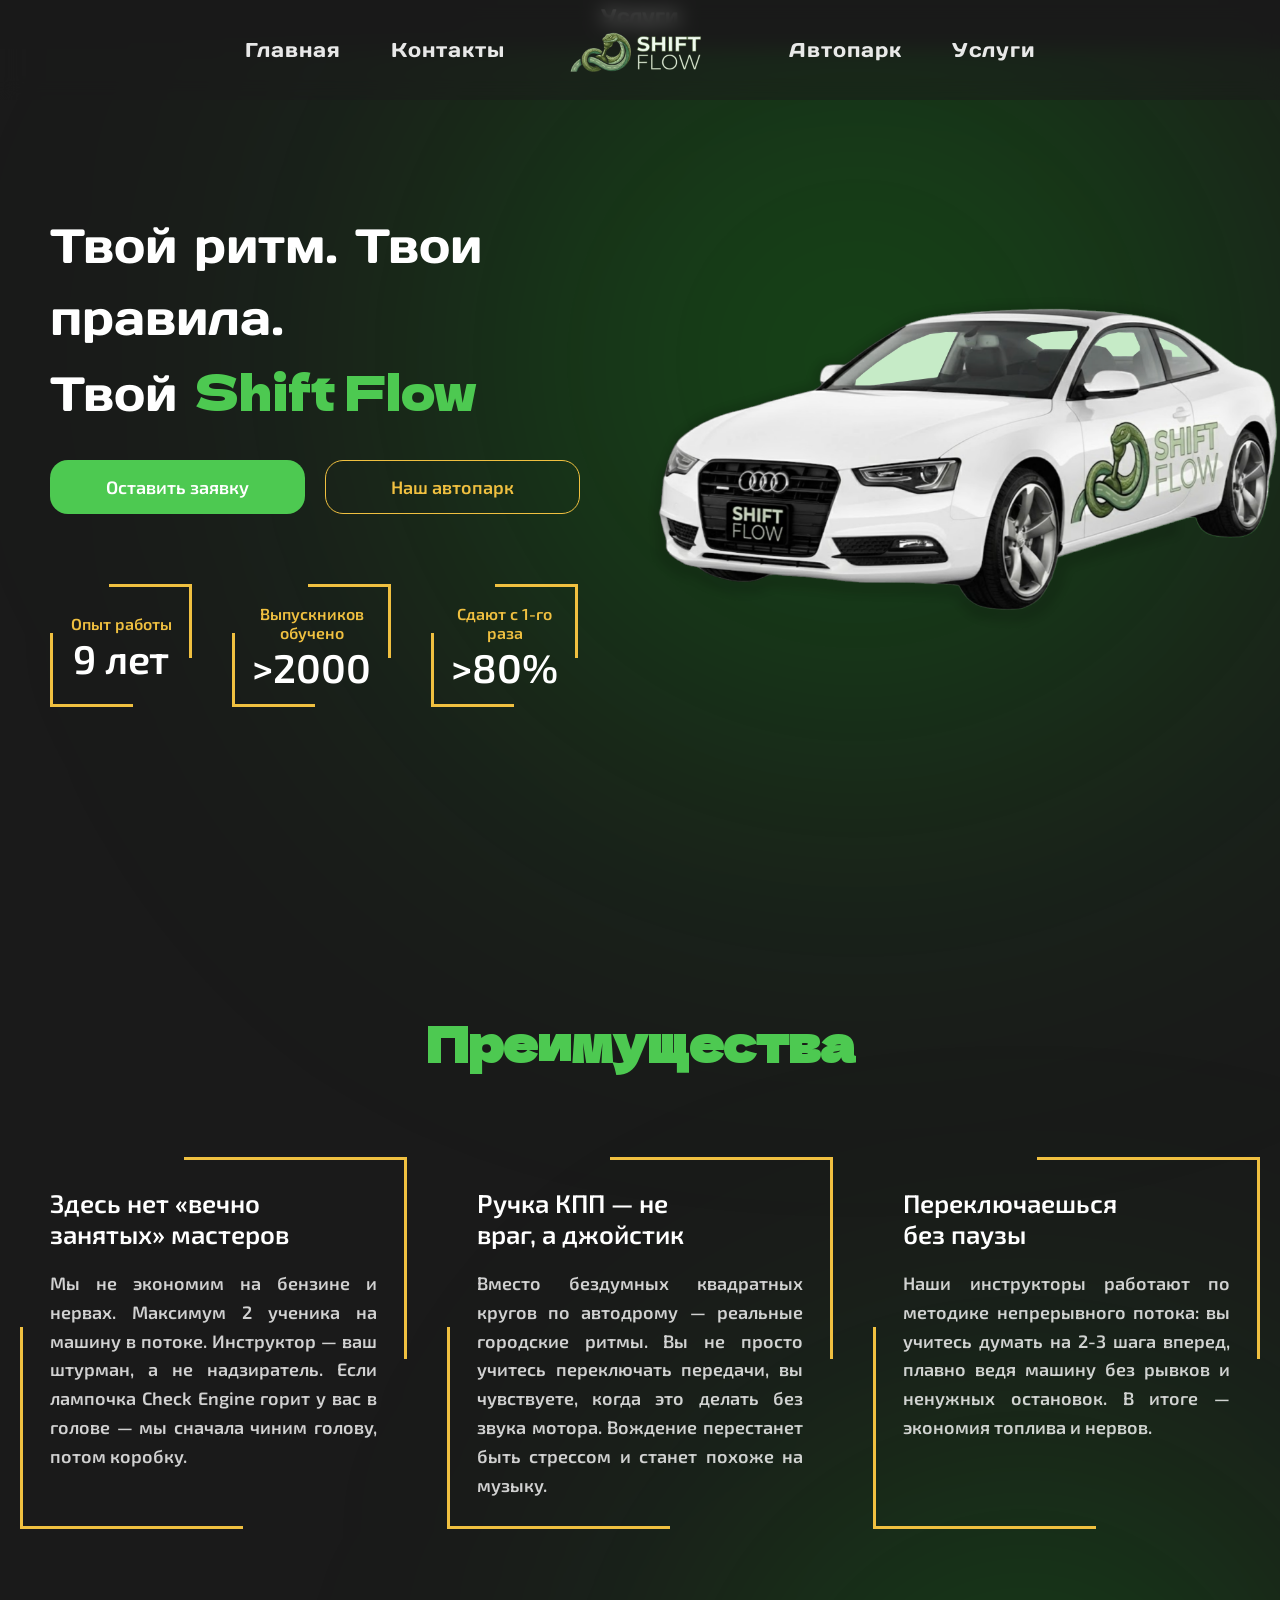
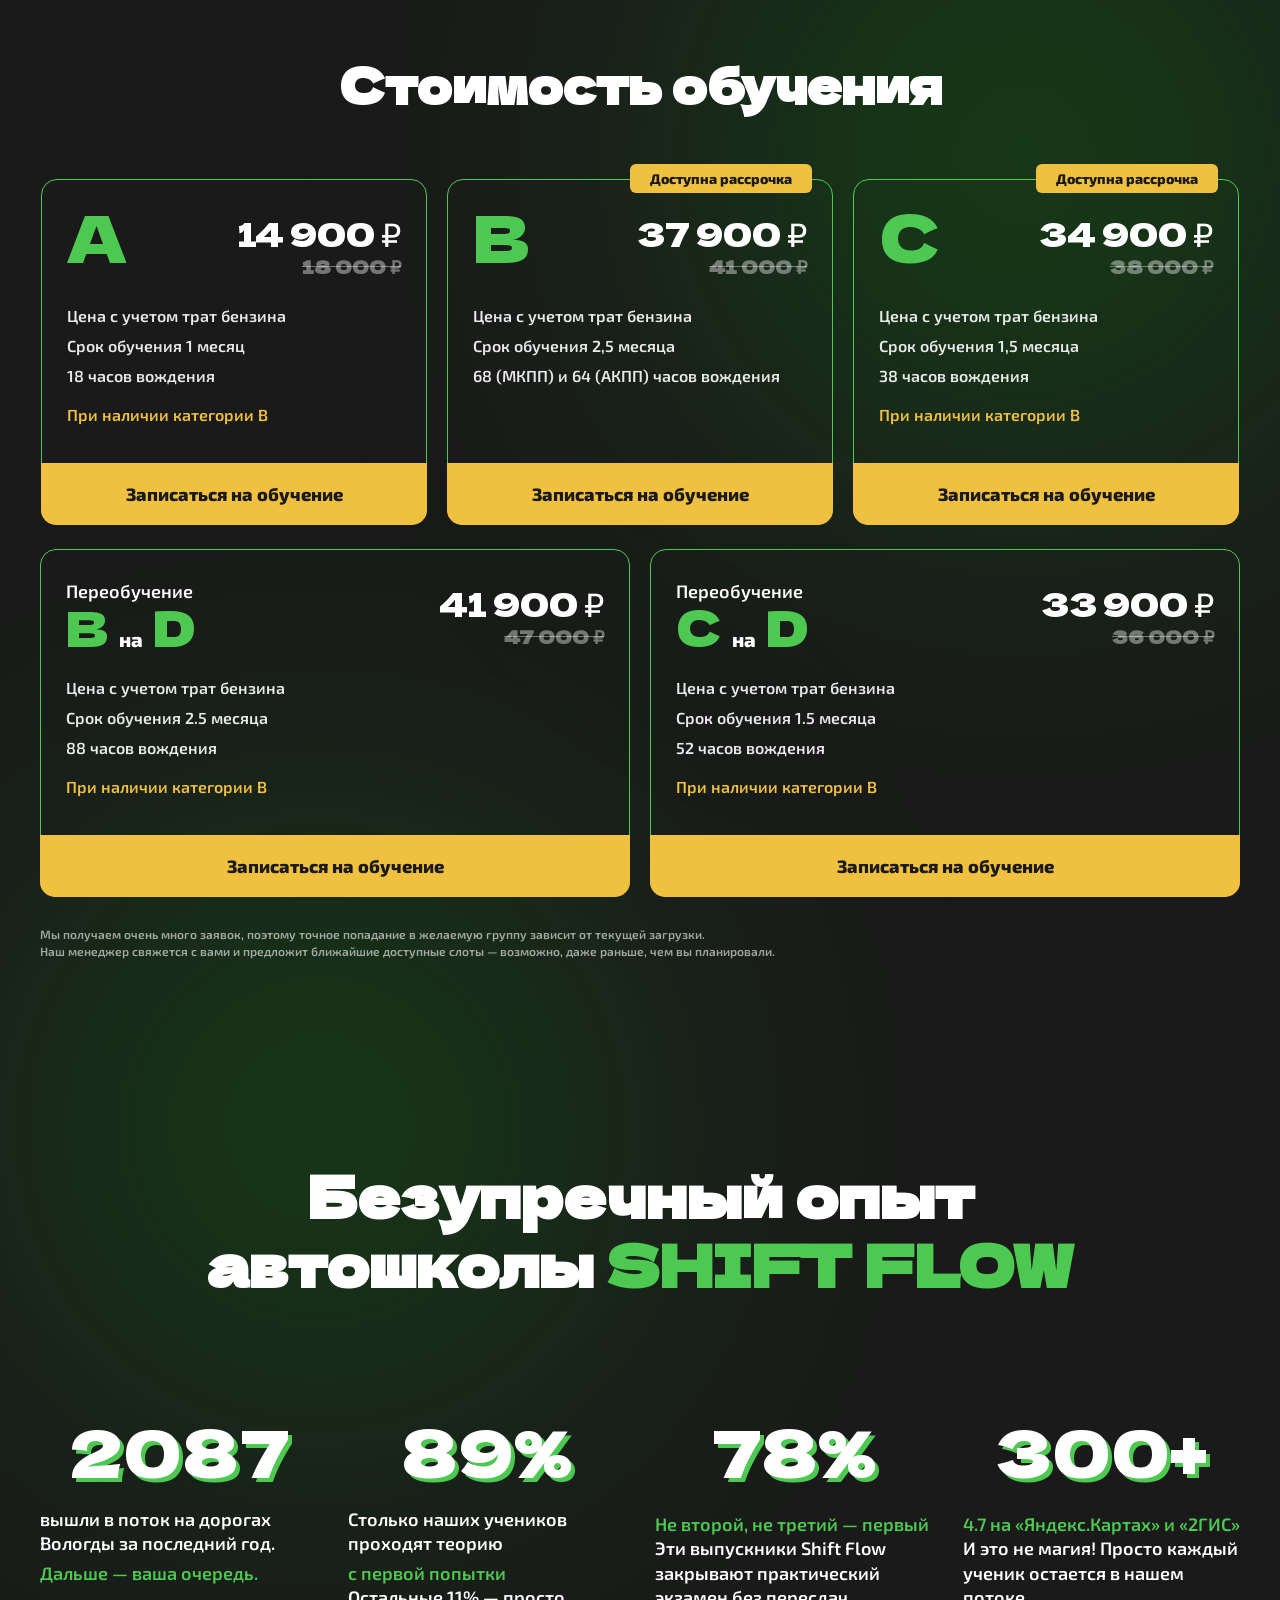
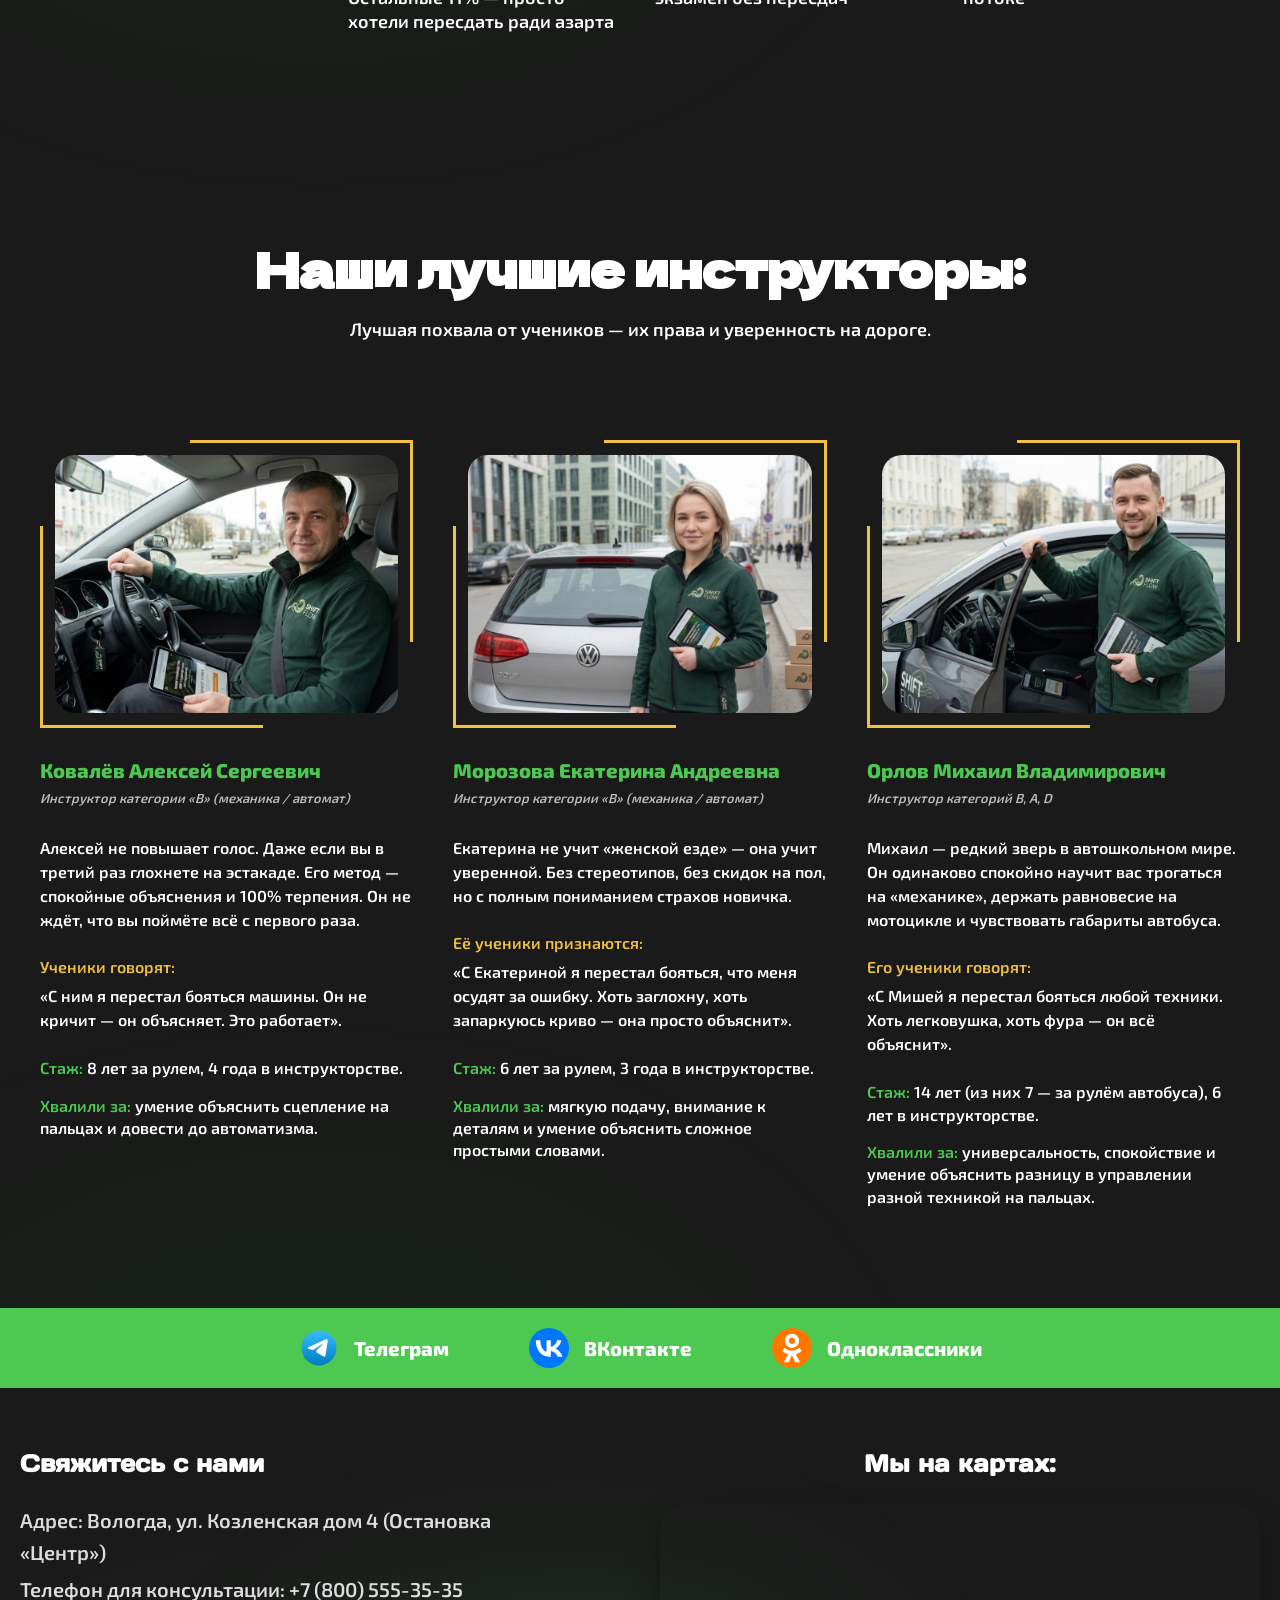
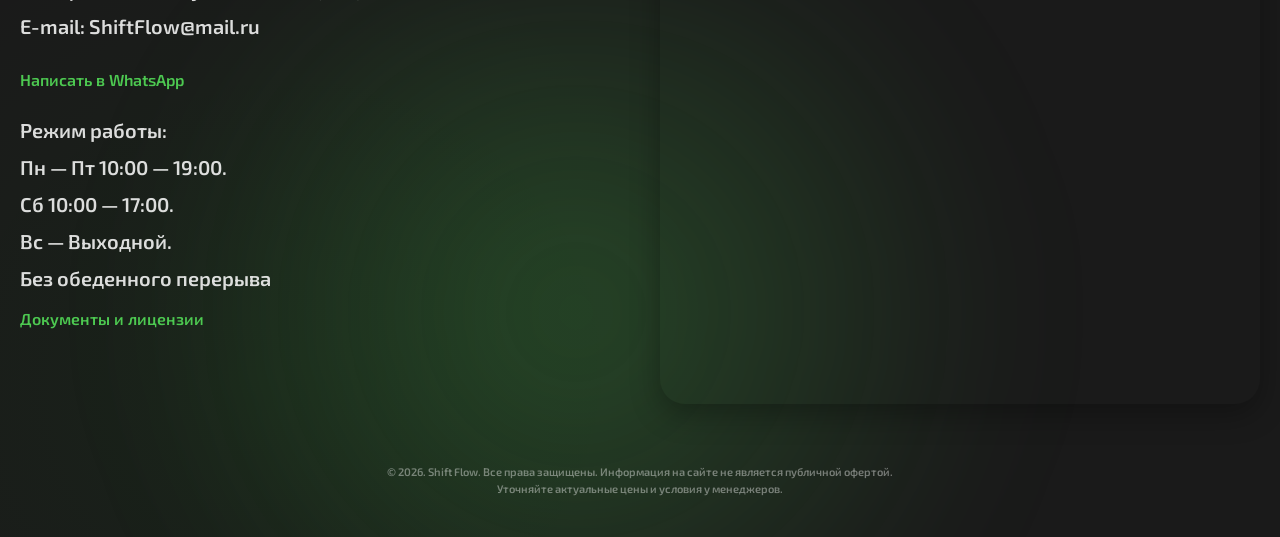
==== commit 82a5131a: "Update index.html" ====
--- a/index.html
+++ b/index.html
@@ -396,7 +396,7 @@
       </div>
       <div class="container footer-bottom-container">
         <p class="footer-copyright">
-          © 2024–2026, Shift Flow. Все права защищены. Информация на сайте не является публичной офертой.<br>
+          © 2026. Shift Flow. Все права защищены. Информация на сайте не является публичной офертой.<br>
           Уточняйте актуальные цены и условия у менеджеров.
         </p>
       </div>
@@ -546,4 +546,4 @@
     });
   </script>
 </body>
-</html>+</html>
